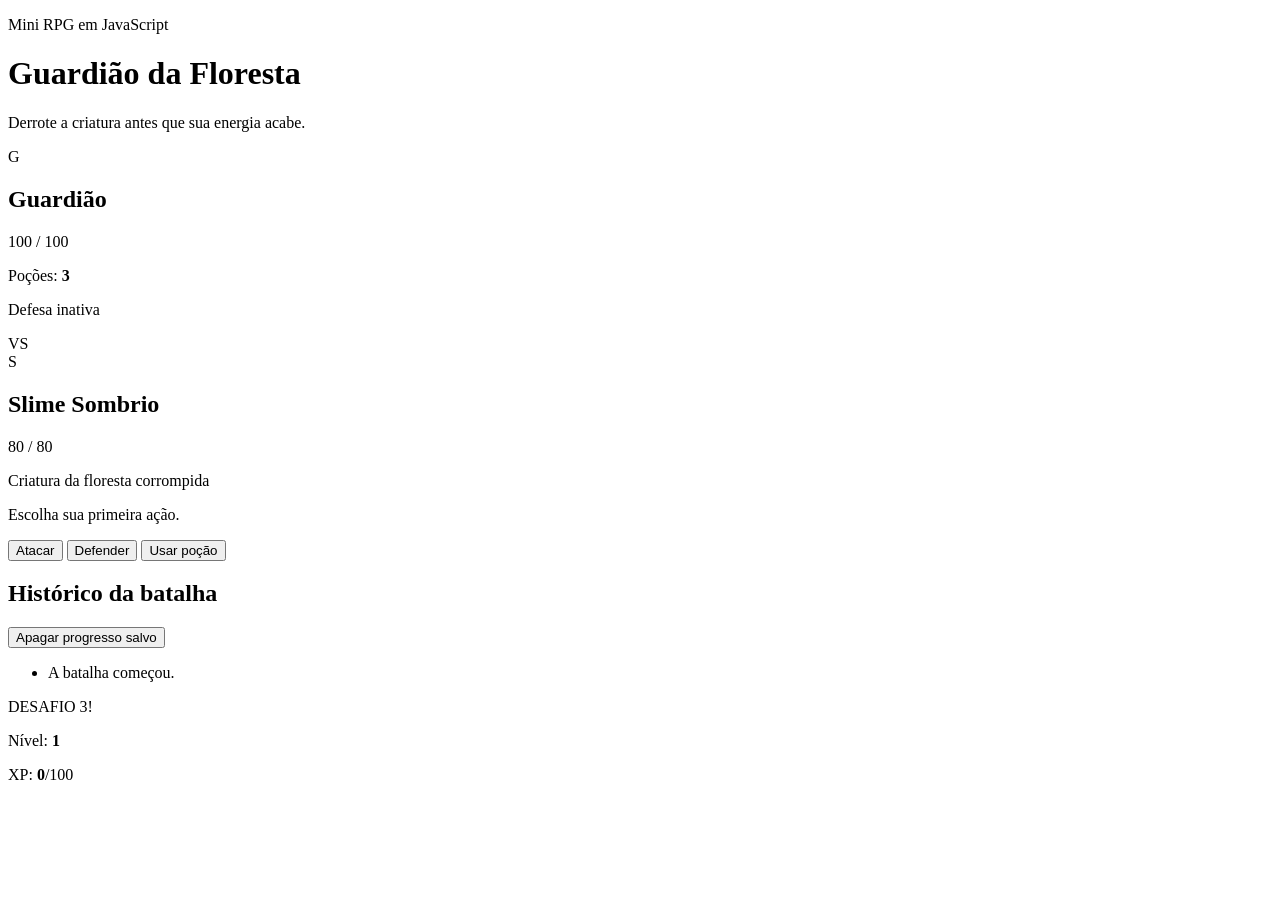
==== index.html @ 5b8fb817 "Rename index.html.html to index.html" ====
<!DOCTYPE html>
<html lang="pt-BR">
<head>
    <meta charset="UTF-8">
    <meta name="viewport" content="width=device-width, initial-scale=1.0">
    <title>Guardião da Floresta</title>
    <link rel="stylesheet" href="style.css">
</head>
<body>
    <main class="game-container">
        <header class="game-header">
            <p class="game-subtitle">Mini RPG em JavaScript</p>
            <h1>Guardião da Floresta</h1>
            <p>Derrote a criatura antes que sua energia acabe.</p>
        </header>

        <section class="status-grid">
            <article class="character-card player-card">
                <div class="character-symbol">G</div>
                <h2>Guardião</h2>
                <p id="player-health-text">100 / 100</p>

                <div class="health-track">
                    <div id="player-health-bar" class="health-bar player-health"></div>
                </div>

                <p>Poções: <strong id="potion-count">3</strong></p>
                <p id="defense-status">Defesa inativa</p>
            </article>

            <div class="versus">VS</div>

            <article class="character-card enemy-card">
                <div class="character-symbol">S</div>
                <h2 id="enemy-name">Slime Sombrio</h2>
                <p id="enemy-health-text">80 / 80</p>

                <div class="health-track">
                    <div id="enemy-health-bar" class="health-bar enemy-health"></div>
                </div>

                <p>Criatura da floresta corrompida</p>
            </article>
        </section>

        <section class="turn-panel">
            <p id="turn-message" aria-live="polite">Escolha sua primeira ação.</p>

            <div class="action-buttons">
                <button type="button" id="attack-button">Atacar</button>
                <button type="button" id="defend-button">Defender</button>
                <button type="button" id="heal-button">Usar poção</button>
            </div>

            <button type="button" id="restart-button" hidden>Jogar novamente</button>
        </section>

        <section class="battle-log-panel">
            <div class="panel-heading">
                <h2>Histórico da batalha</h2>
                <button type="button" id="clear-save-button" class="secondary-button">
                    Apagar progresso salvo
                </button>
            </div>

            <ul id="battle-log" aria-live="polite">
                <li>A batalha começou.</li>
            </ul>
        </section>
    </main>

    <script src="script.js"></script>
</body>
</html>

DESAFIO 3!
<p>Nível: <strong id="player-level">1</strong></p>
<p>XP: <strong id="player-exp">0</strong>/100</p>
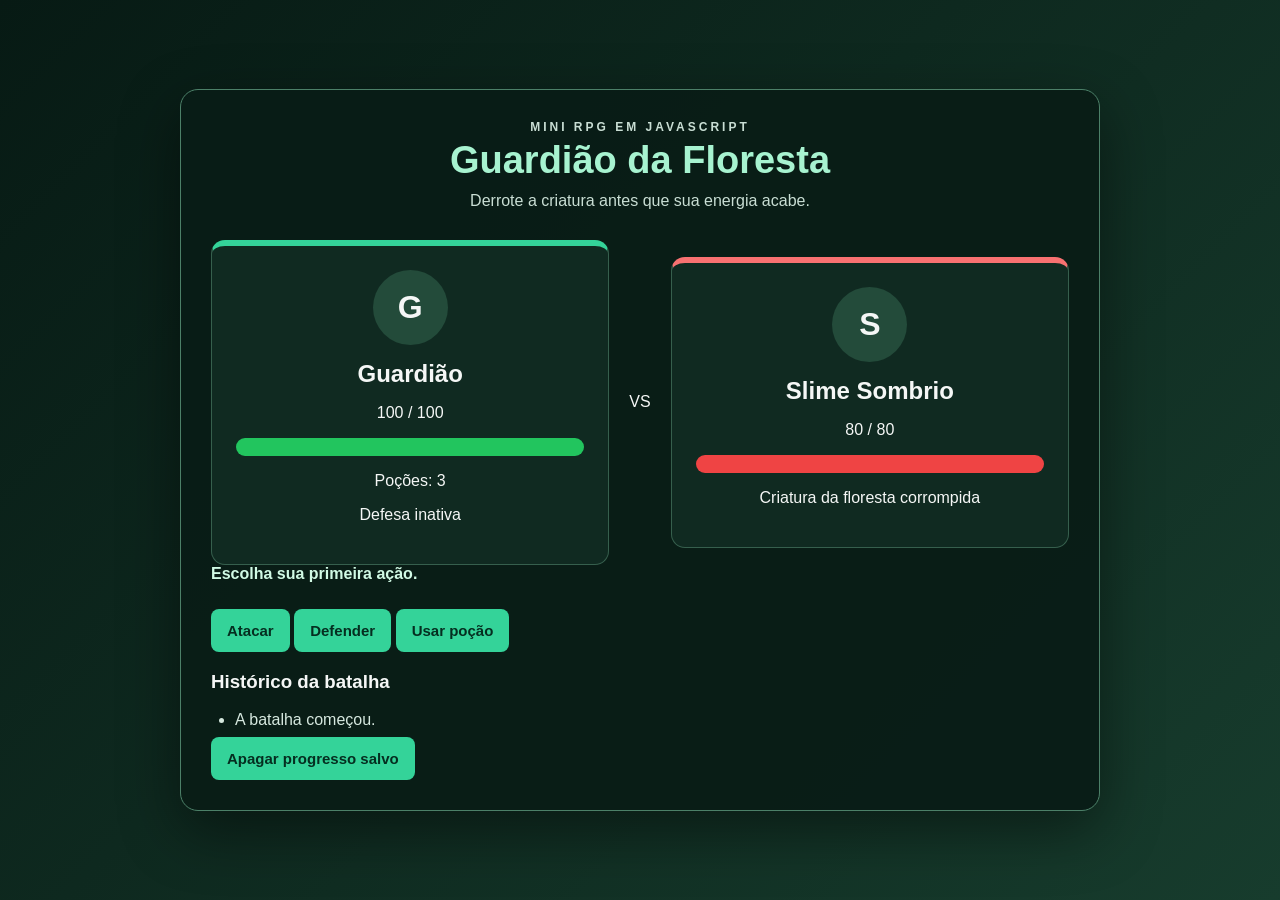
==== commit e7477778: "Refactor HTML structure and update classes" ====
--- a/index.html
+++ b/index.html
@@ -19,60 +19,41 @@
                 <div class="character-symbol">G</div>
                 <h2>Guardião</h2>
                 <p id="player-health-text">100 / 100</p>
-
                 <div class="health-track">
                     <div id="player-health-bar" class="health-bar player-health"></div>
                 </div>
-
-                <p>Poções: <strong id="potion-count">3</strong></p>
+                <p>Poções: <span id="potion-count">3</span></p>
                 <p id="defense-status">Defesa inativa</p>
             </article>
 
-            <div class="versus">VS</div>
+            <div class="vs">VS</div>
 
             <article class="character-card enemy-card">
                 <div class="character-symbol">S</div>
                 <h2 id="enemy-name">Slime Sombrio</h2>
                 <p id="enemy-health-text">80 / 80</p>
-
                 <div class="health-track">
                     <div id="enemy-health-bar" class="health-bar enemy-health"></div>
                 </div>
-
                 <p>Criatura da floresta corrompida</p>
             </article>
         </section>
 
-        <section class="turn-panel">
-            <p id="turn-message" aria-live="polite">Escolha sua primeira ação.</p>
+        <p id="turn-message" class="turn-message">Escolha sua primeira ação.</p>
 
-            <div class="action-buttons">
-                <button type="button" id="attack-button">Atacar</button>
-                <button type="button" id="defend-button">Defender</button>
-                <button type="button" id="heal-button">Usar poção</button>
-            </div>
-
-            <button type="button" id="restart-button" hidden>Jogar novamente</button>
+        <section class="actions">
+            <button id="attack-button" class="action-button">Atacar</button>
+            <button id="defend-button" class="action-button">Defender</button>
+            <button id="heal-button" class="action-button">Usar poção</button>
+            <button id="restart-button" class="action-button secondary" hidden>Reiniciar</button>
         </section>
 
-        <section class="battle-log-panel">
-            <div class="panel-heading">
-                <h2>Histórico da batalha</h2>
-                <button type="button" id="clear-save-button" class="secondary-button">
-                    Apagar progresso salvo
-                </button>
-            </div>
-
-            <ul id="battle-log" aria-live="polite">
-                <li>A batalha começou.</li>
-            </ul>
+        <section class="log-section">
+            <h3>Histórico da batalha</h3>
+            <ul id="battle-log" class="battle-log"></ul>
+            <button id="clear-save-button" class="clear-button">Apagar progresso salvo</button>
         </section>
     </main>
-
     <script src="script.js"></script>
 </body>
 </html>
-
-DESAFIO 3!
-<p>Nível: <strong id="player-level">1</strong></p>
-<p>XP: <strong id="player-exp">0</strong>/100</p>
--- a/style.css
+++ b/style.css
@@ -0,0 +1,242 @@
+* {
+    box-sizing: border-box;
+}
+
+body {
+    margin: 0;
+    min-height: 100vh;
+    display: flex;
+    align-items: center;
+    justify-content: center;
+    padding: 30px;
+    font-family: Arial, Helvetica, sans-serif;
+    background: linear-gradient(135deg, #071a14, #173c2d);
+    color: #f5f7f6;
+}
+
+.game-container {
+    width: 100%;
+    max-width: 920px;
+    padding: 30px;
+    background: rgba(9, 29, 22, 0.96);
+    border: 1px solid #4c8068;
+    border-radius: 18px;
+    box-shadow: 0 20px 60px rgba(0, 0, 0, 0.45);
+}
+
+.game-header {
+    text-align: center;
+    margin-bottom: 30px;
+}
+
+.game-header h1 {
+    margin: 5px 0 10px;
+    font-size: 38px;
+    color: #a7f3d0;
+}
+
+.game-header p {
+    margin: 0;
+    color: #c9ded4;
+}
+
+.game-subtitle {
+    text-transform: uppercase;
+    letter-spacing: 3px;
+    font-size: 12px;
+    font-weight: bold;
+}
+
+.status-grid {
+    display: grid;
+    grid-template-columns: 1fr auto 1fr;
+    align-items: center;
+    gap: 20px;
+}
+
+.character-card {
+    padding: 24px;
+    border-radius: 14px;
+    text-align: center;
+    background: #102a21;
+    border: 1px solid #365f4d;
+}
+
+.player-card {
+    border-top: 6px solid #34d399;
+}
+
+.enemy-card {
+    border-top: 6px solid #f87171;
+}
+
+.character-symbol {
+    width: 75px;
+    height: 75px;
+    display: flex;
+    align-items: center;
+    justify-content: center;
+    margin: 0 auto 15px;
+    border-radius: 50%;
+    background: #234b3a;
+    font-size: 32px;
+    font-weight: bold;
+}
+
+.character-card h2 {
+    margin: 0 0 8px;
+}
+
+.health-track {
+    height: 18px;
+    margin: 12px 0;
+    overflow: hidden;
+    background: #06100c;
+    border-radius: 20px;
+}
+
+.health-bar {
+    width: 100%;
+    height: 100%;
+    transition: width 0.4s ease, background 0.4s ease;
+}
+
+.player-health {
+    background: #22c55e;
+}
+
+.enemy-health {
+    background: #ef4444;
+}
+
+.health-bar.danger {
+    background: #f59e0b;
+}
+
+.versus {
+    font-size: 22px;
+    font-weight: bold;
+    color: #facc15;
+}
+
+.turn-panel {
+    margin-top: 25px;
+    padding: 22px;
+    border-radius: 14px;
+    background: #0b2119;
+    text-align: center;
+}
+
+#turn-message {
+    min-height: 28px;
+    margin-top: 0;
+    font-weight: bold;
+    color: #d1fae5;
+}
+
+.action-buttons {
+    display: grid;
+    grid-template-columns: repeat(3, 1fr);
+    gap: 12px;
+}
+
+button {
+    border: none;
+    border-radius: 8px;
+    padding: 13px 16px;
+    font-size: 15px;
+    font-weight: bold;
+    cursor: pointer;
+    background: #34d399;
+    color: #052e20;
+    transition: transform 0.2s ease, opacity 0.2s ease;
+}
+
+button:hover:not(:disabled) {
+    transform: translateY(-2px);
+}
+
+button:disabled {
+    cursor: not-allowed;
+    opacity: 0.45;
+}
+
+#restart-button {
+    margin-top: 15px;
+    background: #facc15;
+    color: #3f3100;
+}
+
+.secondary-button {
+    padding: 9px 12px;
+    background: #d6e8df;
+    color: #123a2c;
+    font-size: 13px;
+}
+
+.battle-log-panel {
+    margin-top: 25px;
+    padding: 20px;
+    border-radius: 14px;
+    background: #071711;
+}
+
+.panel-heading {
+    display: flex;
+    align-items: center;
+    justify-content: space-between;
+    gap: 15px;
+}
+
+.panel-heading h2 {
+    margin: 0;
+    font-size: 20px;
+}
+
+#battle-log {
+    max-height: 240px;
+    overflow-y: auto;
+    margin: 18px 0 0;
+    padding-left: 24px;
+}
+
+#battle-log li {
+    margin-bottom: 8px;
+    color: #d6e8df;
+}
+
+#battle-log .success {
+    color: #86efac;
+}
+
+#battle-log .danger {
+    color: #fca5a5;
+}
+
+#battle-log .warning {
+    color: #fde68a;
+}
+
+[hidden] {
+    display: none;
+}
+
+@media (max-width: 700px) {
+    .status-grid {
+        grid-template-columns: 1fr;
+    }
+
+    .versus {
+        padding: 5px;
+        text-align: center;
+    }
+
+    .action-buttons {
+        grid-template-columns: 1fr;
+    }
+
+    .panel-heading {
+        align-items: stretch;
+        flex-direction: column;
+    }
+}
